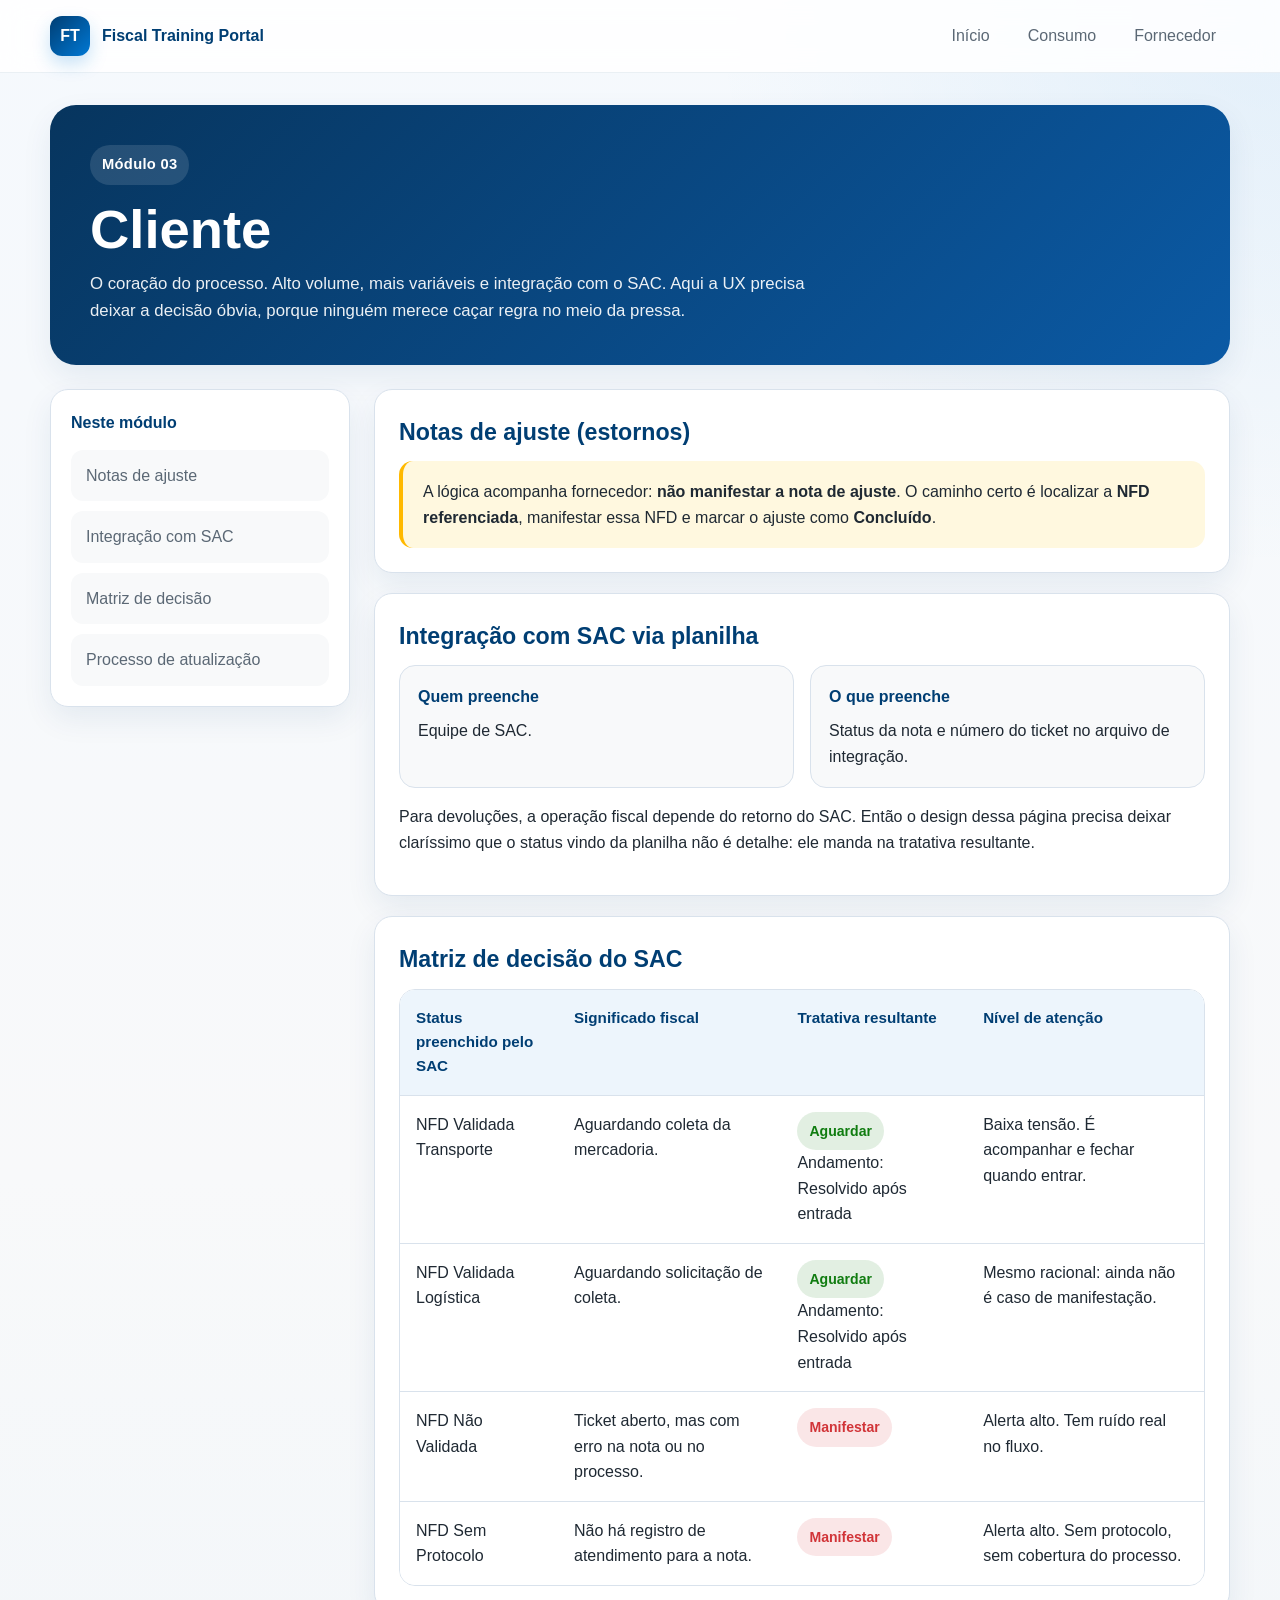
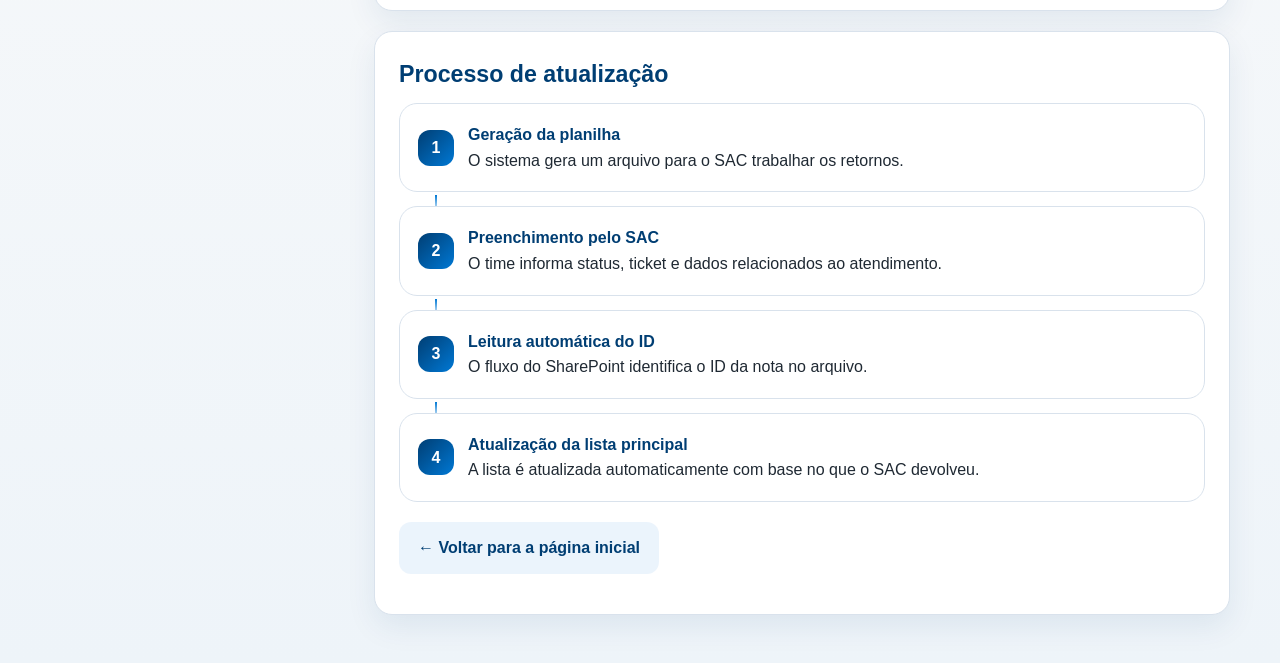
==== cliente.html @ 5239d92b "Add files via upload" ====
<!DOCTYPE html>
<html lang="pt-BR">
<head>
  <meta charset="UTF-8" />
  <meta name="viewport" content="width=device-width, initial-scale=1.0" />
  <meta name="description" content="Módulo de cliente: integração com SAC via planilha e matriz de decisão fiscal." />
  <title>Módulo 03 • Cliente</title>
  <link rel="stylesheet" href="style.css" />
</head>
<body>
  <header class="topbar">
    <div class="container topbar-inner">
      <a class="brand" href="index.html">
        <span class="brand-mark">FT</span>
        <span>Fiscal Training Portal</span>
      </a>
      <nav class="nav" aria-label="Navegação principal">
        <a href="index.html">Início</a>
        <a href="consumo.html">Consumo</a>
        <a href="fornecedor.html">Fornecedor</a>
      </nav>
    </div>
  </header>

  <main>
    <section class="page-hero">
      <div class="container">
        <div class="page-hero-panel">
          <span class="eyebrow">Módulo 03</span>
          <h1>Cliente</h1>
          <p>
            O coração do processo. Alto volume, mais variáveis e integração com o SAC. Aqui a UX precisa deixar a decisão óbvia, porque ninguém merece caçar regra no meio da pressa.
          </p>
        </div>
      </div>
    </section>

    <section class="container layout">
      <aside class="card sidebar">
        <h2>Neste módulo</h2>
        <nav class="sidebar-nav" aria-label="Navegação da página">
          <a href="#ajuste">Notas de ajuste</a>
          <a href="#integracao">Integração com SAC</a>
          <a href="#matriz-sac">Matriz de decisão</a>
          <a href="#atualizacao">Processo de atualização</a>
        </nav>
      </aside>

      <div class="content">
        <section class="card content-card" id="ajuste">
          <h2>Notas de ajuste (estornos)</h2>
          <div class="highlight warning">
            A lógica acompanha fornecedor: <b>não manifestar a nota de ajuste</b>. O caminho certo é localizar a <b>NFD referenciada</b>, manifestar essa NFD e marcar o ajuste como <b>Concluído</b>.
          </div>
        </section>

        <section class="card content-card" id="integracao">
          <h2>Integração com SAC via planilha</h2>
          <div class="meta-grid">
            <div class="meta-box">
              <strong>Quem preenche</strong>
              Equipe de SAC.
            </div>
            <div class="meta-box">
              <strong>O que preenche</strong>
              Status da nota e número do ticket no arquivo de integração.
            </div>
          </div>
          <p style="margin-top: 16px;">
            Para devoluções, a operação fiscal depende do retorno do SAC. Então o design dessa página precisa deixar claríssimo que o status vindo da planilha não é detalhe: ele manda na tratativa resultante.
          </p>
        </section>

        <section class="card content-card" id="matriz-sac">
          <h2>Matriz de decisão do SAC</h2>
          <div class="table-wrap">
            <table class="table">
              <thead>
                <tr>
                  <th>Status preenchido pelo SAC</th>
                  <th>Significado fiscal</th>
                  <th>Tratativa resultante</th>
                  <th>Nível de atenção</th>
                </tr>
              </thead>
              <tbody>
                <tr>
                  <td>NFD Validada Transporte</td>
                  <td>Aguardando coleta da mercadoria.</td>
                  <td><span class="status-badge wait">Aguardar</span><br />Andamento: Resolvido após entrada</td>
                  <td>Baixa tensão. É acompanhar e fechar quando entrar.</td>
                </tr>
                <tr>
                  <td>NFD Validada Logística</td>
                  <td>Aguardando solicitação de coleta.</td>
                  <td><span class="status-badge wait">Aguardar</span><br />Andamento: Resolvido após entrada</td>
                  <td>Mesmo racional: ainda não é caso de manifestação.</td>
                </tr>
                <tr>
                  <td>NFD Não Validada</td>
                  <td>Ticket aberto, mas com erro na nota ou no processo.</td>
                  <td><span class="status-badge danger">Manifestar</span></td>
                  <td>Alerta alto. Tem ruído real no fluxo.</td>
                </tr>
                <tr>
                  <td>NFD Sem Protocolo</td>
                  <td>Não há registro de atendimento para a nota.</td>
                  <td><span class="status-badge danger">Manifestar</span></td>
                  <td>Alerta alto. Sem protocolo, sem cobertura do processo.</td>
                </tr>
              </tbody>
            </table>
          </div>
        </section>

        <section class="card content-card" id="atualizacao">
          <h2>Processo de atualização</h2>
          <ol class="flow">
            <li data-step="1">
              <strong>Geração da planilha</strong><br />
              O sistema gera um arquivo para o SAC trabalhar os retornos.
            </li>
            <li data-step="2">
              <strong>Preenchimento pelo SAC</strong><br />
              O time informa status, ticket e dados relacionados ao atendimento.
            </li>
            <li data-step="3">
              <strong>Leitura automática do ID</strong><br />
              O fluxo do SharePoint identifica o ID da nota no arquivo.
            </li>
            <li data-step="4">
              <strong>Atualização da lista principal</strong><br />
              A lista é atualizada automaticamente com base no que o SAC devolveu.
            </li>
          </ol>

          <p style="margin-top: 20px;">
            <a class="back-button" href="index.html">← Voltar para a página inicial</a>
          </p>
        </section>
      </div>
    </section>
  </main>
</body>
</html>
---- style.css ----
:root {
  --brand-900: #003e73;
  --brand-700: #0078d4;
  --brand-600: #106ebe;
  --surface: #ffffff;
  --surface-alt: #f8f9fa;
  --border: #d9e2ec;
  --text: #1f2933;
  --muted: #5b6875;
  --success: #107c10;
  --warning: #ffb900;
  --danger: #d13438;
  --info: #d6ecff;
  --shadow: 0 12px 30px rgba(0, 62, 115, 0.08);
  --radius: 18px;
  --radius-sm: 12px;
  --max-width: 1180px;
}

* {
  box-sizing: border-box;
}

html {
  scroll-behavior: smooth;
}

body {
  margin: 0;
  font-family: "Segoe UI", Tahoma, Geneva, Verdana, sans-serif;
  color: var(--text);
  background:
    radial-gradient(circle at top right, rgba(0, 120, 212, 0.08), transparent 22%),
    linear-gradient(180deg, #f5f9fd 0%, #f8f9fa 52%, #eef4f9 100%);
  line-height: 1.6;
}

a {
  color: inherit;
  text-decoration: none;
}

img {
  max-width: 100%;
  display: block;
}

.container {
  width: min(calc(100% - 32px), var(--max-width));
  margin: 0 auto;
}

.topbar {
  position: sticky;
  top: 0;
  z-index: 50;
  backdrop-filter: blur(14px);
  background: rgba(255, 255, 255, 0.86);
  border-bottom: 1px solid rgba(0, 62, 115, 0.08);
}

.topbar-inner {
  display: flex;
  align-items: center;
  justify-content: space-between;
  gap: 20px;
  min-height: 72px;
}

.brand {
  display: flex;
  align-items: center;
  gap: 12px;
  font-weight: 700;
  color: var(--brand-900);
}

.brand-mark {
  width: 40px;
  height: 40px;
  border-radius: 12px;
  display: grid;
  place-items: center;
  color: #fff;
  background: linear-gradient(135deg, var(--brand-900), var(--brand-700));
  box-shadow: 0 8px 18px rgba(0, 120, 212, 0.22);
}

.nav {
  display: flex;
  flex-wrap: wrap;
  gap: 10px;
}

.nav a {
  padding: 10px 14px;
  border-radius: 999px;
  color: var(--muted);
  transition: 0.2s ease;
}

.nav a:hover,
.nav a:focus-visible {
  color: var(--brand-900);
  background: rgba(0, 120, 212, 0.08);
}

.hero {
  padding: 56px 0 32px;
}

.hero-panel {
  position: relative;
  overflow: hidden;
  border-radius: 28px;
  padding: clamp(28px, 5vw, 52px);
  background:
    linear-gradient(135deg, rgba(0, 62, 115, 0.98), rgba(0, 120, 212, 0.95));
  color: #fff;
  box-shadow: var(--shadow);
}

.hero-panel::after {
  content: "";
  position: absolute;
  inset: auto -90px -90px auto;
  width: 260px;
  height: 260px;
  border-radius: 50%;
  background: rgba(255, 255, 255, 0.08);
}

.eyebrow {
  display: inline-flex;
  align-items: center;
  gap: 8px;
  padding: 8px 12px;
  border-radius: 999px;
  background: rgba(255, 255, 255, 0.12);
  font-size: 0.92rem;
  font-weight: 600;
  letter-spacing: 0.02em;
}

.hero h1,
.page-hero h1 {
  margin: 16px 0 12px;
  font-size: clamp(2rem, 5vw, 3.4rem);
  line-height: 1.08;
}

.hero p,
.page-hero p {
  max-width: 760px;
  margin: 0;
  font-size: 1.05rem;
  color: rgba(255, 255, 255, 0.92);
}

.section {
  padding: 26px 0 44px;
}

.section-title {
  margin: 0 0 8px;
  font-size: clamp(1.4rem, 2vw, 2rem);
  color: var(--brand-900);
}

.section-subtitle {
  margin: 0 0 24px;
  color: var(--muted);
}

.card-grid {
  display: grid;
  grid-template-columns: repeat(3, minmax(0, 1fr));
  gap: 20px;
}

.card {
  background: var(--surface);
  border: 1px solid var(--border);
  border-radius: var(--radius);
  box-shadow: var(--shadow);
}

.module-card {
  padding: 24px;
  display: flex;
  flex-direction: column;
  gap: 16px;
  min-height: 100%;
  transition: transform 0.2s ease, box-shadow 0.2s ease, border-color 0.2s ease;
}

.module-card:hover,
.module-card:focus-visible {
  transform: translateY(-4px);
  border-color: rgba(0, 120, 212, 0.32);
  box-shadow: 0 18px 32px rgba(0, 62, 115, 0.12);
}

.module-badge,
.status-badge,
.tag {
  display: inline-flex;
  align-items: center;
  gap: 8px;
  width: fit-content;
  border-radius: 999px;
  padding: 8px 12px;
  font-weight: 700;
  font-size: 0.88rem;
}

.module-badge {
  background: rgba(0, 120, 212, 0.1);
  color: var(--brand-900);
}

.module-card h3 {
  margin: 0;
  font-size: 1.35rem;
  color: var(--brand-900);
}

.module-card p {
  margin: 0;
  color: var(--muted);
}

.card-footer {
  margin-top: auto;
  padding-top: 6px;
  font-weight: 700;
  color: var(--brand-700);
}

.page-hero {
  padding: 32px 0 24px;
}

.page-hero-panel {
  border-radius: 26px;
  padding: clamp(24px, 4vw, 40px);
  background: linear-gradient(135deg, #07355e, #0b5aa5);
  color: #fff;
  box-shadow: var(--shadow);
}

.layout {
  display: grid;
  grid-template-columns: 300px minmax(0, 1fr);
  gap: 24px;
  align-items: start;
  padding-bottom: 48px;
}

.sidebar {
  position: sticky;
  top: 96px;
  padding: 20px;
}

.sidebar h2 {
  margin: 0 0 14px;
  font-size: 1rem;
  color: var(--brand-900);
}

.sidebar-nav {
  display: grid;
  gap: 10px;
}

.sidebar-nav a {
  padding: 12px 14px;
  border-radius: 12px;
  color: var(--muted);
  background: var(--surface-alt);
  border: 1px solid transparent;
}

.sidebar-nav a:hover,
.sidebar-nav a:focus-visible {
  color: var(--brand-900);
  border-color: rgba(0, 120, 212, 0.24);
  background: #fff;
}

.content {
  display: grid;
  gap: 20px;
}

.content-card {
  padding: 24px;
}

.content-card h2 {
  margin: 0 0 10px;
  color: var(--brand-900);
  font-size: 1.45rem;
}

.content-card h3 {
  margin: 0 0 10px;
  color: var(--brand-900);
  font-size: 1.1rem;
}

.content-card p,
.content-card li {
  color: var(--text);
}

.meta-grid,
.info-grid,
.kpi-grid {
  display: grid;
  gap: 16px;
}

.meta-grid {
  grid-template-columns: repeat(2, minmax(0, 1fr));
}

.info-grid {
  grid-template-columns: repeat(2, minmax(0, 1fr));
}

.kpi-grid {
  grid-template-columns: repeat(3, minmax(0, 1fr));
}

.kpi,
.info-box,
.meta-box {
  padding: 18px;
  border-radius: 16px;
  background: var(--surface-alt);
  border: 1px solid var(--border);
}

.kpi strong,
.info-box strong,
.meta-box strong {
  display: block;
  margin-bottom: 8px;
  color: var(--brand-900);
}

.status-badge.wait {
  background: rgba(16, 124, 16, 0.12);
  color: var(--success);
}

.status-badge.alert {
  background: rgba(255, 185, 0, 0.18);
  color: #8a6500;
}

.status-badge.danger {
  background: rgba(209, 52, 56, 0.12);
  color: var(--danger);
}

.status-badge.info {
  background: rgba(0, 120, 212, 0.1);
  color: var(--brand-900);
}

.flow {
  list-style: none;
  margin: 0;
  padding: 0;
  display: grid;
  gap: 14px;
}

.flow li {
  position: relative;
  padding: 18px 18px 18px 68px;
  border-radius: 18px;
  background: #fff;
  border: 1px solid var(--border);
}

.flow li::before {
  content: attr(data-step);
  position: absolute;
  top: 50%;
  left: 18px;
  transform: translateY(-50%);
  width: 36px;
  height: 36px;
  border-radius: 12px;
  display: grid;
  place-items: center;
  background: linear-gradient(135deg, var(--brand-900), var(--brand-700));
  color: #fff;
  font-weight: 800;
}

.flow li:not(:last-child)::after {
  content: "";
  position: absolute;
  left: 35px;
  top: calc(100% + 4px);
  width: 2px;
  height: 16px;
  background: linear-gradient(var(--brand-700), rgba(0, 120, 212, 0.1));
}

.flow strong {
  color: var(--brand-900);
}

.table-wrap {
  overflow-x: auto;
  border-radius: 16px;
  border: 1px solid var(--border);
}

.table {
  width: 100%;
  border-collapse: collapse;
  min-width: 700px;
  background: #fff;
}

.table th,
.table td {
  padding: 16px;
  vertical-align: top;
  border-bottom: 1px solid var(--border);
  text-align: left;
}

.table th {
  background: #edf5fc;
  color: var(--brand-900);
  font-size: 0.95rem;
}

.table tr:last-child td {
  border-bottom: 0;
}

.highlight {
  padding: 18px 20px;
  border-left: 4px solid var(--brand-700);
  background: #eef6ff;
  border-radius: 14px;
}

.highlight.warning {
  border-left-color: var(--warning);
  background: #fff8df;
}

.highlight.danger {
  border-left-color: var(--danger);
  background: #fff1f1;
}

.inline-list {
  display: flex;
  flex-wrap: wrap;
  gap: 10px;
  padding: 0;
  margin: 0;
  list-style: none;
}

.tag {
  background: #eef6ff;
  color: var(--brand-900);
}

.back-button,
.button-primary {
  display: inline-flex;
  align-items: center;
  justify-content: center;
  gap: 8px;
  padding: 12px 18px;
  border-radius: 12px;
  font-weight: 700;
  border: 1px solid transparent;
  transition: 0.2s ease;
}

.back-button {
  color: var(--brand-900);
  background: rgba(0, 120, 212, 0.08);
}

.button-primary {
  color: #fff;
  background: linear-gradient(135deg, var(--brand-900), var(--brand-700));
}

.back-button:hover,
.button-primary:hover,
.back-button:focus-visible,
.button-primary:focus-visible {
  transform: translateY(-1px);
  box-shadow: 0 10px 22px rgba(0, 120, 212, 0.16);
}

.footer {
  padding: 24px 0 40px;
  color: var(--muted);
  font-size: 0.94rem;
}

@media (max-width: 980px) {
  .card-grid,
  .meta-grid,
  .info-grid,
  .kpi-grid,
  .layout {
    grid-template-columns: 1fr;
  }

  .sidebar {
    position: static;
  }
}

@media (max-width: 640px) {
  .topbar-inner {
    flex-direction: column;
    justify-content: center;
    padding: 12px 0;
  }

  .nav {
    justify-content: center;
  }

  .hero,
  .page-hero,
  .section {
    padding-top: 22px;
  }

  .hero-panel,
  .page-hero-panel,
  .content-card,
  .module-card,
  .sidebar {
    padding: 20px;
  }

  .flow li {
    padding-left: 62px;
  }
}
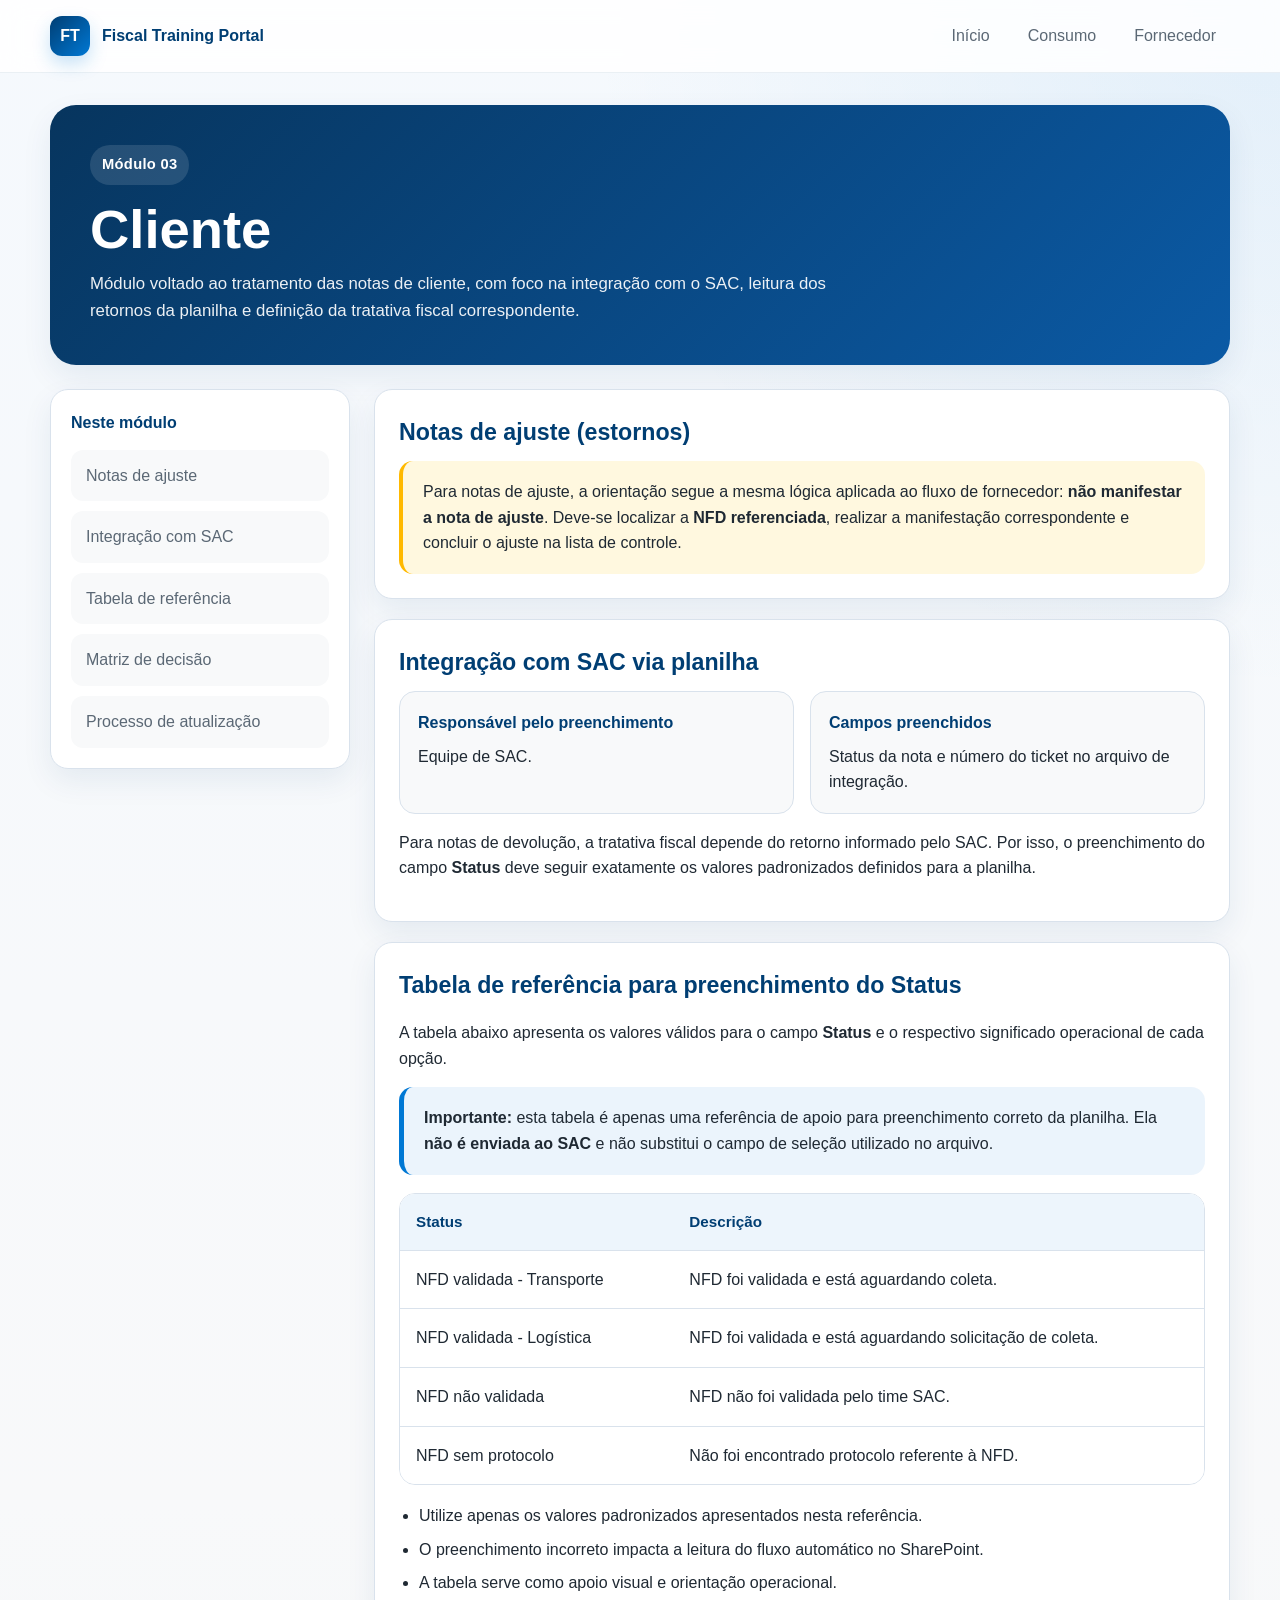
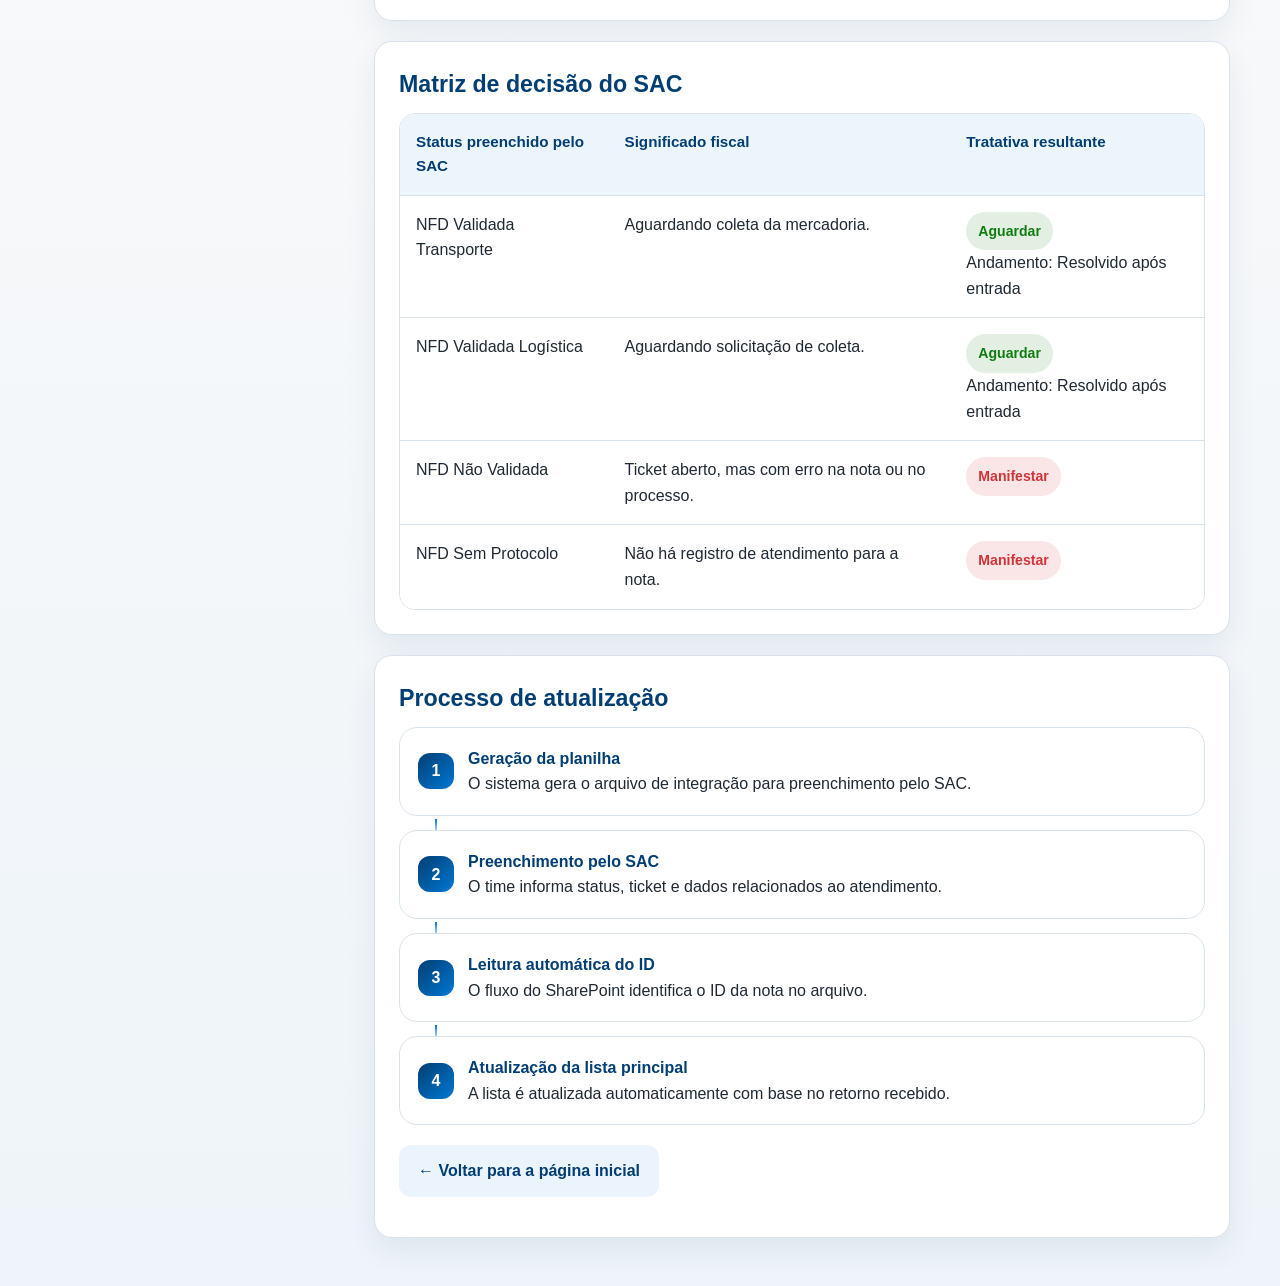
==== commit 4d4095f7: "Add files via upload" ====
--- a/cliente.html
+++ b/cliente.html
@@ -3,7 +3,7 @@
 <head>
   <meta charset="UTF-8" />
   <meta name="viewport" content="width=device-width, initial-scale=1.0" />
-  <meta name="description" content="Módulo de cliente: integração com SAC via planilha e matriz de decisão fiscal." />
+  <meta name="description" content="Módulo de cliente: integração com SAC por planilha, status padronizados e tratativa fiscal." />
   <title>Módulo 03 • Cliente</title>
   <link rel="stylesheet" href="style.css" />
 </head>
@@ -29,7 +29,7 @@
           <span class="eyebrow">Módulo 03</span>
           <h1>Cliente</h1>
           <p>
-            O coração do processo. Alto volume, mais variáveis e integração com o SAC. Aqui a UX precisa deixar a decisão óbvia, porque ninguém merece caçar regra no meio da pressa.
+            Módulo voltado ao tratamento das notas de cliente, com foco na integração com o SAC, leitura dos retornos da planilha e definição da tratativa fiscal correspondente.
           </p>
         </div>
       </div>
@@ -41,6 +41,7 @@
         <nav class="sidebar-nav" aria-label="Navegação da página">
           <a href="#ajuste">Notas de ajuste</a>
           <a href="#integracao">Integração com SAC</a>
+          <a href="#status-ref">Tabela de referência</a>
           <a href="#matriz-sac">Matriz de decisão</a>
           <a href="#atualizacao">Processo de atualização</a>
         </nav>
@@ -50,7 +51,7 @@
         <section class="card content-card" id="ajuste">
           <h2>Notas de ajuste (estornos)</h2>
           <div class="highlight warning">
-            A lógica acompanha fornecedor: <b>não manifestar a nota de ajuste</b>. O caminho certo é localizar a <b>NFD referenciada</b>, manifestar essa NFD e marcar o ajuste como <b>Concluído</b>.
+            Para notas de ajuste, a orientação segue a mesma lógica aplicada ao fluxo de fornecedor: <strong>não manifestar a nota de ajuste</strong>. Deve-se localizar a <strong>NFD referenciada</strong>, realizar a manifestação correspondente e concluir o ajuste na lista de controle.
           </div>
         </section>
 
@@ -58,17 +59,63 @@
           <h2>Integração com SAC via planilha</h2>
           <div class="meta-grid">
             <div class="meta-box">
-              <strong>Quem preenche</strong>
+              <strong>Responsável pelo preenchimento</strong>
               Equipe de SAC.
             </div>
             <div class="meta-box">
-              <strong>O que preenche</strong>
+              <strong>Campos preenchidos</strong>
               Status da nota e número do ticket no arquivo de integração.
             </div>
           </div>
           <p style="margin-top: 16px;">
-            Para devoluções, a operação fiscal depende do retorno do SAC. Então o design dessa página precisa deixar claríssimo que o status vindo da planilha não é detalhe: ele manda na tratativa resultante.
+            Para notas de devolução, a tratativa fiscal depende do retorno informado pelo SAC. Por isso, o preenchimento do campo <strong>Status</strong> deve seguir exatamente os valores padronizados definidos para a planilha.
           </p>
+        </section>
+
+        <section class="card content-card" id="status-ref">
+          <h2>Tabela de referência para preenchimento do Status</h2>
+          <p>
+            A tabela abaixo apresenta os valores válidos para o campo <strong>Status</strong> e o respectivo significado operacional de cada opção.
+          </p>
+
+          <div class="highlight info">
+            <strong>Importante:</strong> esta tabela é apenas uma referência de apoio para preenchimento correto da planilha. Ela <strong>não é enviada ao SAC</strong> e não substitui o campo de seleção utilizado no arquivo.
+          </div>
+
+          <div class="table-wrap" style="margin-top: 18px;">
+            <table class="table compact-table">
+              <thead>
+                <tr>
+                  <th>Status</th>
+                  <th>Descrição</th>
+                </tr>
+              </thead>
+              <tbody>
+                <tr>
+                  <td>NFD validada - Transporte</td>
+                  <td>NFD foi validada e está aguardando coleta.</td>
+                </tr>
+                <tr>
+                  <td>NFD validada - Logística</td>
+                  <td>NFD foi validada e está aguardando solicitação de coleta.</td>
+                </tr>
+                <tr>
+                  <td>NFD não validada</td>
+                  <td>NFD não foi validada pelo time SAC.</td>
+                </tr>
+                <tr>
+                  <td>NFD sem protocolo</td>
+                  <td>Não foi encontrado protocolo referente à NFD.</td>
+                </tr>
+              </tbody>
+            </table>
+          </div>
+
+          <ul class="bullet-list">
+            <li>Utilize apenas os valores padronizados apresentados nesta referência.</li>
+            <li>O preenchimento incorreto impacta a leitura do fluxo automático no SharePoint.</li>
+            <li>A tabela serve como apoio visual e orientação operacional.</li>
+          </ul>
         </section>
 
         <section class="card content-card" id="matriz-sac">
@@ -80,7 +127,6 @@
                   <th>Status preenchido pelo SAC</th>
                   <th>Significado fiscal</th>
                   <th>Tratativa resultante</th>
-                  <th>Nível de atenção</th>
                 </tr>
               </thead>
               <tbody>
@@ -88,25 +134,21 @@
                   <td>NFD Validada Transporte</td>
                   <td>Aguardando coleta da mercadoria.</td>
                   <td><span class="status-badge wait">Aguardar</span><br />Andamento: Resolvido após entrada</td>
-                  <td>Baixa tensão. É acompanhar e fechar quando entrar.</td>
                 </tr>
                 <tr>
                   <td>NFD Validada Logística</td>
                   <td>Aguardando solicitação de coleta.</td>
                   <td><span class="status-badge wait">Aguardar</span><br />Andamento: Resolvido após entrada</td>
-                  <td>Mesmo racional: ainda não é caso de manifestação.</td>
                 </tr>
                 <tr>
                   <td>NFD Não Validada</td>
                   <td>Ticket aberto, mas com erro na nota ou no processo.</td>
                   <td><span class="status-badge danger">Manifestar</span></td>
-                  <td>Alerta alto. Tem ruído real no fluxo.</td>
                 </tr>
                 <tr>
                   <td>NFD Sem Protocolo</td>
                   <td>Não há registro de atendimento para a nota.</td>
                   <td><span class="status-badge danger">Manifestar</span></td>
-                  <td>Alerta alto. Sem protocolo, sem cobertura do processo.</td>
                 </tr>
               </tbody>
             </table>
@@ -118,7 +160,7 @@
           <ol class="flow">
             <li data-step="1">
               <strong>Geração da planilha</strong><br />
-              O sistema gera um arquivo para o SAC trabalhar os retornos.
+              O sistema gera o arquivo de integração para preenchimento pelo SAC.
             </li>
             <li data-step="2">
               <strong>Preenchimento pelo SAC</strong><br />
@@ -130,7 +172,7 @@
             </li>
             <li data-step="4">
               <strong>Atualização da lista principal</strong><br />
-              A lista é atualizada automaticamente com base no que o SAC devolveu.
+              A lista é atualizada automaticamente com base no retorno recebido.
             </li>
           </ol>
 
--- a/style.css
+++ b/style.css
@@ -559,3 +559,24 @@
     padding-left: 62px;
   }
 }
+
+
+.highlight.info {
+  background: rgba(0, 120, 212, 0.08);
+  border-left: 5px solid var(--brand-700);
+}
+
+.compact-table td:first-child,
+.compact-table th:first-child {
+  width: 34%;
+}
+
+.bullet-list {
+  margin: 18px 0 0;
+  padding-left: 20px;
+  color: var(--muted);
+}
+
+.bullet-list li + li {
+  margin-top: 8px;
+}
